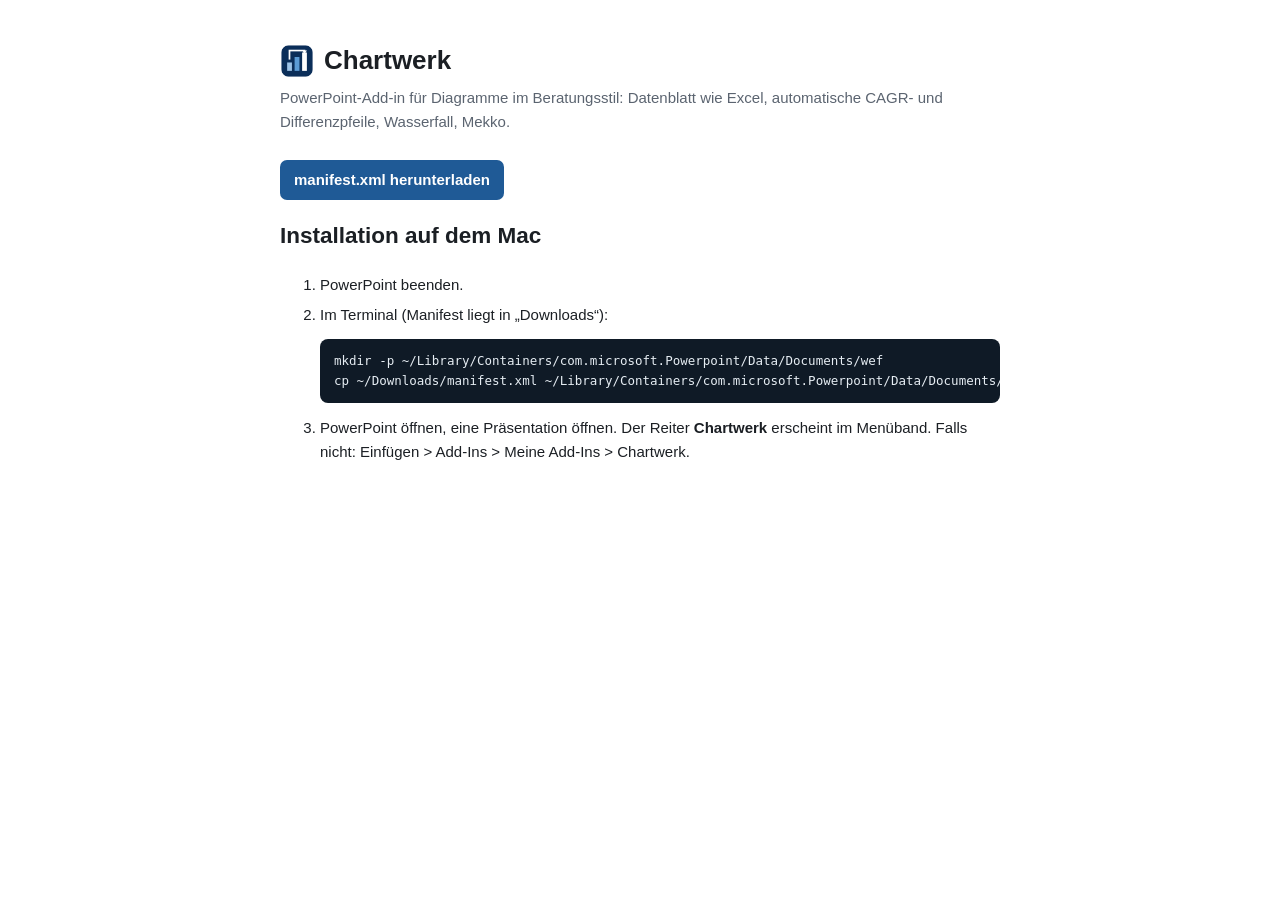
==== docs/index.html @ 75b0667c "Chartwerk 1.0: PowerPoint-Add-in mit Datenblatt, Pfeilen und 7 Diagrammtypen Co-Authored-By: Claude " ====
<!DOCTYPE html>
<html lang="de">
<head>
  <meta charset="utf-8">
  <meta name="viewport" content="width=device-width, initial-scale=1">
  <title>Chartwerk für PowerPoint</title>
  <style>
    body { font: 15px/1.6 -apple-system, BlinkMacSystemFont, "Segoe UI", Helvetica, Arial, sans-serif; color: #1b1f24; max-width: 720px; margin: 40px auto; padding: 0 20px; }
    h1 { font-size: 26px; margin: 0 0 4px; display: flex; align-items: center; gap: 10px; }
    .sub { color: #5b6470; margin: 0 0 26px; }
    code { background: #f2f4f7; padding: 2px 5px; border-radius: 4px; font-size: 13px; }
    pre { background: #0f1a26; color: #e6edf3; padding: 12px 14px; border-radius: 8px; overflow: auto; font-size: 12.5px; }
    a.btn { display: inline-block; background: #1f5a96; color: #fff; text-decoration: none; padding: 8px 14px; border-radius: 7px; font-weight: 600; }
    li { margin-bottom: 6px; }
  </style>
</head>
<body>
  <h1><img src="assets/icon-64.png" width="34" height="34" alt=""> Chartwerk</h1>
  <p class="sub">PowerPoint-Add-in für Diagramme im Beratungsstil: Datenblatt wie Excel, automatische CAGR- und Differenzpfeile, Wasserfall, Mekko.</p>
  <p><a class="btn" href="manifest.xml" download>manifest.xml herunterladen</a></p>
  <h2>Installation auf dem Mac</h2>
  <ol>
    <li>PowerPoint beenden.</li>
    <li>Im Terminal (Manifest liegt in „Downloads“):
      <pre>mkdir -p ~/Library/Containers/com.microsoft.Powerpoint/Data/Documents/wef
cp ~/Downloads/manifest.xml ~/Library/Containers/com.microsoft.Powerpoint/Data/Documents/wef/chartwerk.xml</pre></li>
    <li>PowerPoint öffnen, eine Präsentation öffnen. Der Reiter <b>Chartwerk</b> erscheint im Menüband. Falls nicht: Einfügen &gt; Add-Ins &gt; Meine Add-Ins &gt; Chartwerk.</li>
  </ol>
</body>
</html>
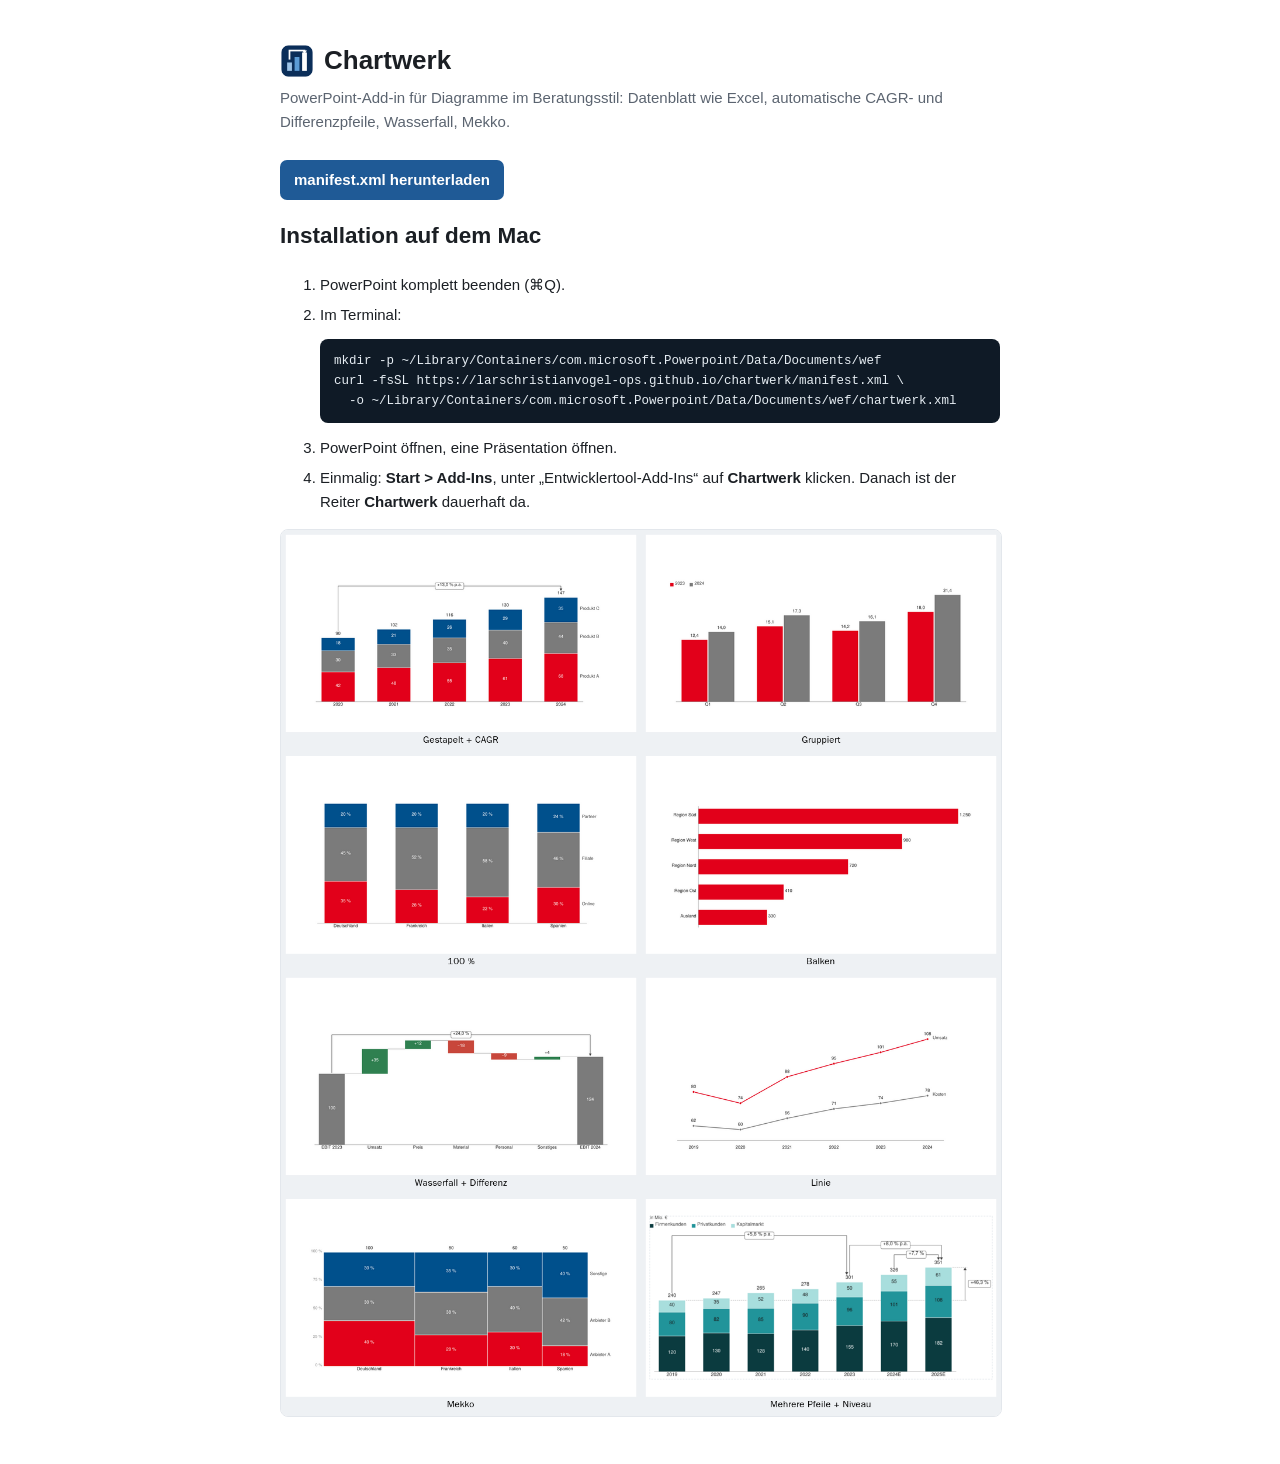
==== commit a9910cfd: "Diagramm übernimmt leeren Inhaltsplatzhalter; Anleitung ergänzt Co-Authored-By: Claude Opus 5.5 <nor" ====
--- a/docs/index.html
+++ b/docs/index.html
@@ -20,11 +20,14 @@
   <p><a class="btn" href="manifest.xml" download>manifest.xml herunterladen</a></p>
   <h2>Installation auf dem Mac</h2>
   <ol>
-    <li>PowerPoint beenden.</li>
-    <li>Im Terminal (Manifest liegt in „Downloads“):
+    <li>PowerPoint komplett beenden (⌘Q).</li>
+    <li>Im Terminal:
       <pre>mkdir -p ~/Library/Containers/com.microsoft.Powerpoint/Data/Documents/wef
-cp ~/Downloads/manifest.xml ~/Library/Containers/com.microsoft.Powerpoint/Data/Documents/wef/chartwerk.xml</pre></li>
-    <li>PowerPoint öffnen, eine Präsentation öffnen. Der Reiter <b>Chartwerk</b> erscheint im Menüband. Falls nicht: Einfügen &gt; Add-Ins &gt; Meine Add-Ins &gt; Chartwerk.</li>
+curl -fsSL https://larschristianvogel-ops.github.io/chartwerk/manifest.xml \
+  -o ~/Library/Containers/com.microsoft.Powerpoint/Data/Documents/wef/chartwerk.xml</pre></li>
+    <li>PowerPoint öffnen, eine Präsentation öffnen.</li>
+    <li>Einmalig: <b>Start &gt; Add-Ins</b>, unter „Entwicklertool-Add-Ins“ auf <b>Chartwerk</b> klicken. Danach ist der Reiter <b>Chartwerk</b> dauerhaft da.</li>
   </ol>
+  <p><img src="vorschau.png" alt="Beispiele aller Diagrammtypen" style="max-width:100%;border-radius:8px;border:1px solid #e3e7ec"></p>
 </body>
 </html>
